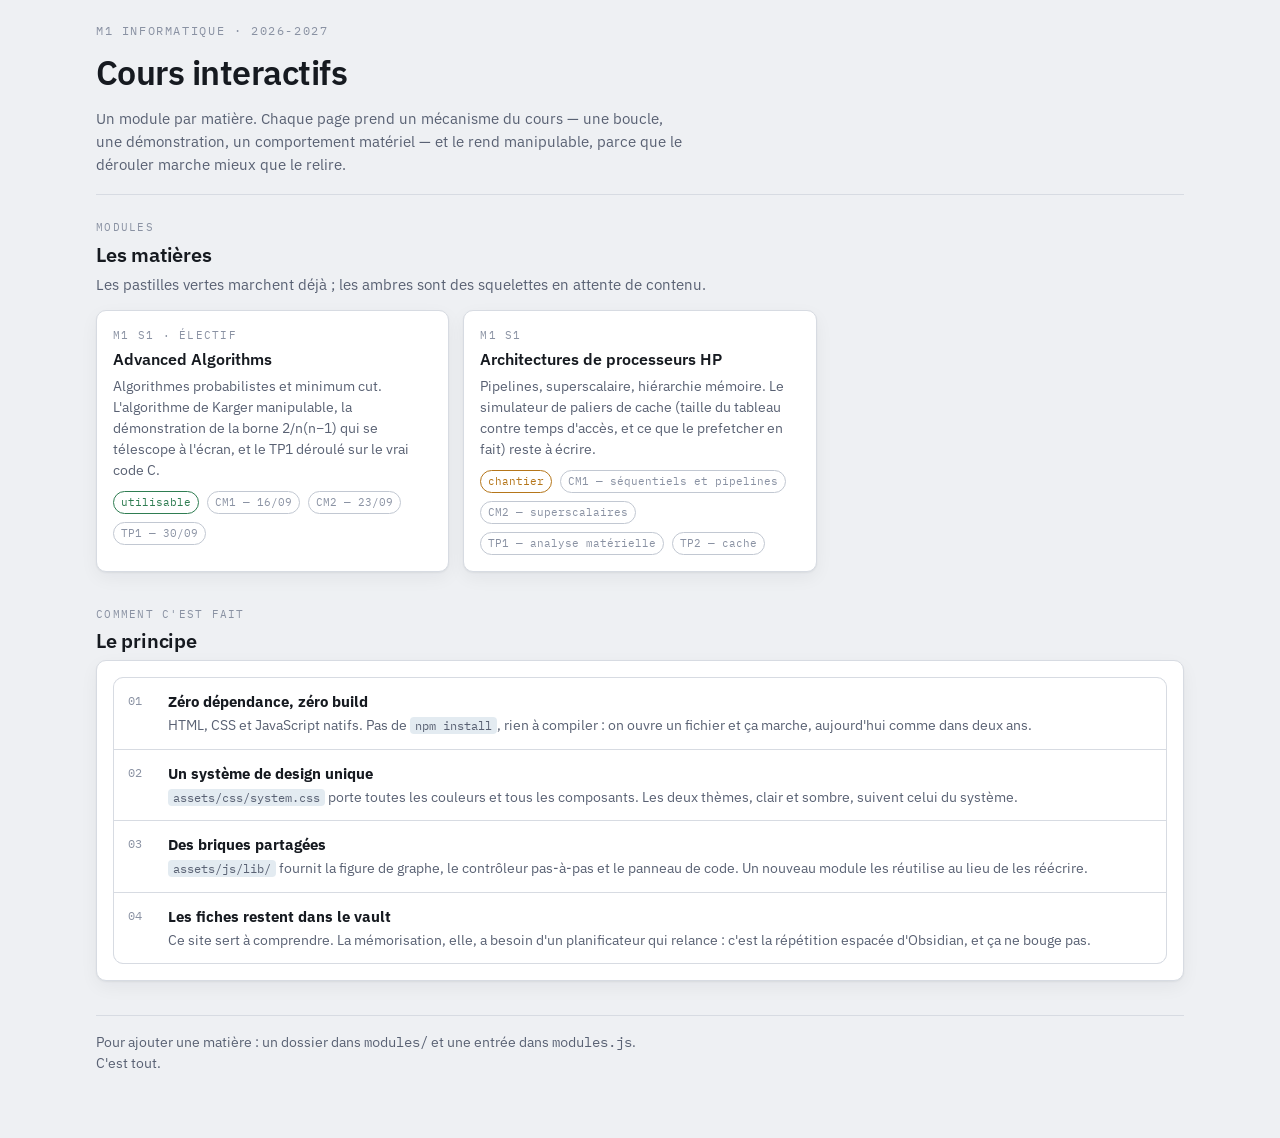
==== index.html @ 4afed998 "Initialise le site de cours interactifs Un module par matiere, zero dependance et zero build : HTML," ====
<!doctype html>
<html lang="fr">
<head>
<meta charset="utf-8">
<meta name="viewport" content="width=device-width, initial-scale=1, viewport-fit=cover">
<title>Cours interactifs — M1 informatique</title>
<meta name="description" content="Les mecanismes de mes cours de M1, sous forme de choses a manipuler plutot qu'a relire.">
<link rel="preconnect" href="https://fonts.googleapis.com">
<link rel="preconnect" href="https://fonts.gstatic.com" crossorigin>
<link rel="stylesheet" href="https://fonts.googleapis.com/css2?family=IBM+Plex+Mono:wght@400;500;600&family=IBM+Plex+Sans:wght@400;500;600&display=swap">
<link rel="stylesheet" href="assets/css/system.css">
</head>
<body>
<div class="wrap">

  <header class="page">
    <p class="eyebrow">M1 informatique · 2026-2027</p>
    <h1>Cours interactifs</h1>
    <p class="sub">Un module par matière. Chaque page prend un mécanisme du cours — une boucle, une
    démonstration, un comportement matériel — et le rend manipulable, parce que le dérouler marche
    mieux que le relire.</p>
  </header>

  <section style="margin-top:24px">
    <span class="tag">modules</span>
    <h2>Les matières</h2>
    <p class="lede">Les pastilles vertes marchent déjà ; les ambres sont des squelettes en attente de contenu.</p>
    <div class="cards" id="modules"></div>
  </section>

  <section>
    <span class="tag">comment c'est fait</span>
    <h2>Le principe</h2>
    <div class="card">
      <div class="card-b">
        <ol class="exam" style="list-style:none">
          <li><span class="num">01</span><div><b>Zéro dépendance, zéro build</b><span>HTML, CSS et JavaScript natifs. Pas de <code>npm install</code>, rien à compiler : on ouvre un fichier et ça marche, aujourd'hui comme dans deux ans.</span></div></li>
          <li><span class="num">02</span><div><b>Un système de design unique</b><span><code>assets/css/system.css</code> porte toutes les couleurs et tous les composants. Les deux thèmes, clair et sombre, suivent celui du système.</span></div></li>
          <li><span class="num">03</span><div><b>Des briques partagées</b><span><code>assets/js/lib/</code> fournit la figure de graphe, le contrôleur pas-à-pas et le panneau de code. Un nouveau module les réutilise au lieu de les réécrire.</span></div></li>
          <li><span class="num">04</span><div><b>Les fiches restent dans le vault</b><span>Ce site sert à comprendre. La mémorisation, elle, a besoin d'un planificateur qui relance : c'est la répétition espacée d'Obsidian, et ça ne bouge pas.</span></div></li>
        </ol>
      </div>
    </div>
  </section>

  <footer class="page">
    <p>Pour ajouter une matière : un dossier dans <code>modules/</code> et une entrée dans <code>modules.js</code>. C'est tout.</p>
  </footer>
</div>

<script src="assets/js/lib/core.js"></script>
<script src="modules.js"></script>
<script src="assets/js/hub.js"></script>
</body>
</html>
---- assets/css/system.css ----
/* =========================================================================
   Systeme de design commun a tous les modules.
   Un seul endroit pour les couleurs, la typo et les composants partages.
   ========================================================================= */

/* ---------- jetons ---------- */
:root{
  --paper:#eef0f3; --panel:#ffffff; --panel-2:#f7f8fa;
  --ink:#161a20; --ink-2:#596173; --ink-3:#8a92a3;
  --line:#d7dbe2; --line-2:#c2c8d2;
  --accent:#1d5c8f; --ok:#2f7d52; --no:#a8372a; --mark:#b5761a;
  --uA:#2d6a9f; --uB:#a2552f;
  --g0:#2d6a9f; --g1:#a2552f; --g2:#3f7d55; --g3:#7a4e8f; --g4:#8a6a16; --g5:#2f7a80;
  --shadow:0 1px 2px rgba(20,26,36,.06), 0 6px 18px rgba(20,26,36,.05);
  --sans:"IBM Plex Sans", system-ui, -apple-system, sans-serif;
  --mono:"IBM Plex Mono", ui-monospace, Menlo, monospace;
}
@media (prefers-color-scheme: dark){
  :root:not([data-theme="light"]){
    --paper:#101318; --panel:#191d24; --panel-2:#14181e;
    --ink:#e4e7ec; --ink-2:#a0a8b8; --ink-3:#6e7686;
    --line:#2a303a; --line-2:#3a424f;
    --accent:#6aa7d8; --ok:#67b98a; --no:#e0796a; --mark:#ddaa4e;
    --uA:#6aa7d8; --uB:#dd9068;
    --g0:#6aa7d8; --g1:#dd9068; --g2:#74bb90; --g3:#b490cd; --g4:#cfae55; --g5:#64b8bd;
    --shadow:0 1px 2px rgba(0,0,0,.4), 0 8px 24px rgba(0,0,0,.3);
  }
}
:root[data-theme="dark"]{
  --paper:#101318; --panel:#191d24; --panel-2:#14181e;
  --ink:#e4e7ec; --ink-2:#a0a8b8; --ink-3:#6e7686;
  --line:#2a303a; --line-2:#3a424f;
  --accent:#6aa7d8; --ok:#67b98a; --no:#e0796a; --mark:#ddaa4e;
  --uA:#6aa7d8; --uB:#dd9068;
  --g0:#6aa7d8; --g1:#dd9068; --g2:#74bb90; --g3:#b490cd; --g4:#cfae55; --g5:#64b8bd;
  --shadow:0 1px 2px rgba(0,0,0,.4), 0 8px 24px rgba(0,0,0,.3);
}

/* ---------- socle ---------- */
*{ box-sizing:border-box; }
html,body{ margin:0; }
body{
  background:var(--paper); color:var(--ink);
  font-family:var(--sans); font-size:15px; line-height:1.55;
  -webkit-text-size-adjust:100%;
}
img{ max-width:100%; }
[hidden]{ display:none !important; }
code,.mono{ font-family:var(--mono); }
a{ color:var(--accent); }
:focus-visible{ outline:2px solid var(--accent); outline-offset:2px; }

.wrap{ max-width:1120px; margin:0 auto; padding-inline:16px; padding-block:22px 56px; }
.wrap.wide{ max-width:1240px; }

/* ---------- en-tete ---------- */
.site-top{
  display:flex; gap:12px; align-items:baseline; flex-wrap:wrap;
  font-family:var(--mono); font-size:11.5px; letter-spacing:.1em; text-transform:uppercase;
  color:var(--ink-3); margin-bottom:18px;
}
.site-top a{ color:var(--ink-3); text-decoration:none; }
.site-top a:hover{ color:var(--accent); }
.site-top .sep{ color:var(--line-2); }

header.page{ border-bottom:1px solid var(--line); padding-bottom:18px; }
.eyebrow{
  font-family:var(--mono); font-size:11.5px; letter-spacing:.14em;
  text-transform:uppercase; color:var(--ink-3); margin:0 0 6px;
}
h1{ font-size:clamp(24px,4vw,34px); margin:0 0 8px; font-weight:600; letter-spacing:-.015em; text-wrap:balance; }
.sub{ margin:0; color:var(--ink-2); max-width:66ch; }

/* ---------- navigation de section ---------- */
nav.sections{
  position:sticky; top:env(safe-area-inset-top,0px); z-index:5;
  background:color-mix(in srgb, var(--paper) 88%, transparent);
  backdrop-filter:blur(8px); border-bottom:1px solid var(--line); margin-bottom:24px;
}
nav.sections ul{ list-style:none; margin:0; padding:9px 0; display:flex; gap:6px; overflow-x:auto; }
nav.sections a{
  display:block; white-space:nowrap; text-decoration:none; color:var(--ink-2);
  font-family:var(--mono); font-size:12px; letter-spacing:.06em; text-transform:uppercase;
  padding:5px 10px; border-radius:6px; border:1px solid transparent;
}
nav.sections a:hover{ color:var(--accent); border-color:var(--line-2); }

section{ margin-bottom:34px; scroll-margin-top:66px; }
h2{ font-size:20px; font-weight:600; margin:0 0 4px; letter-spacing:-.01em; }
h3{ font-size:16px; font-weight:600; margin:0 0 6px; }
.lede{ color:var(--ink-2); margin:0 0 14px; max-width:68ch; font-size:14.5px; }
.tag{
  font-family:var(--mono); font-size:10.5px; letter-spacing:.12em; text-transform:uppercase;
  color:var(--ink-3); display:block; margin-bottom:3px;
}

/* ---------- cartes ---------- */
.card{ background:var(--panel); border:1px solid var(--line); border-radius:10px; box-shadow:var(--shadow); overflow:hidden; }
.card + .card{ margin-top:14px; }
.card-b{ padding:16px; }
.card-h{
  display:flex; align-items:baseline; gap:10px; flex-wrap:wrap;
  padding:10px 14px; border-bottom:1px solid var(--line);
  font-family:var(--mono); font-size:11.5px; letter-spacing:.12em; text-transform:uppercase; color:var(--ink-3);
}
.card-h .note{ letter-spacing:0; text-transform:none; font-size:12px; }

.split{ display:grid; grid-template-columns:minmax(0,1fr) minmax(0,.85fr); }
.split > div{ padding:16px; }
.split > div + div{ border-left:1px solid var(--line); }
@media (max-width:760px){
  .split{ grid-template-columns:1fr; }
  .split > div + div{ border-left:0; border-top:1px solid var(--line); }
}
.grid2{ display:grid; grid-template-columns:minmax(0,1.05fr) minmax(0,1fr); gap:16px; align-items:start; }
@media (max-width:860px){ .grid2{ grid-template-columns:1fr; } }

/* ---------- commandes ---------- */
button{
  font:inherit; font-size:13.5px; color:var(--ink); background:var(--panel-2);
  border:1px solid var(--line-2); border-radius:7px; padding:6px 12px; cursor:pointer;
}
button:hover{ border-color:var(--accent); color:var(--accent); }
button:disabled{ opacity:.4; cursor:default; border-color:var(--line); color:var(--ink-3); }
button.primary{ background:var(--accent); border-color:var(--accent); color:var(--panel); }
button.primary:hover{ filter:brightness(1.08); color:var(--panel); }
button[aria-pressed="true"]{ border-color:var(--accent); color:var(--accent); background:transparent; }
select{
  font:inherit; font-size:13px; padding:5px 8px; border-radius:7px;
  border:1px solid var(--line-2); background:var(--panel-2); color:var(--ink);
}
input[type=range]{ accent-color:var(--accent); flex:1 1 160px; min-width:110px; }
label.ctl{ font-family:var(--mono); font-size:12px; color:var(--ink-2); }
.row{ display:flex; gap:8px; flex-wrap:wrap; align-items:center; }
.row + .row{ margin-top:10px; }
.spacer{ flex:1 1 auto; }

.bar{
  display:flex; flex-wrap:wrap; gap:10px; align-items:center;
  background:var(--panel); border:1px solid var(--line); border-radius:10px;
  padding:10px 12px; box-shadow:var(--shadow); margin-bottom:16px;
}
.seg{ display:flex; gap:6px; align-items:center; }
.seg-label{ font-family:var(--mono); font-size:11px; letter-spacing:.1em; text-transform:uppercase; color:var(--ink-3); }
.stepno{ font-family:var(--mono); font-size:12.5px; color:var(--ink-2); font-variant-numeric:tabular-nums; white-space:nowrap; }

/* ---------- figures ---------- */
svg.fig{ display:block; width:100%; height:auto; max-width:100%; }
.edge{ stroke:var(--line-2); stroke-width:2.5; fill:none; }
.edge.dead{ stroke:var(--line); stroke-width:2; stroke-dasharray:3 6; }
.edge.cur{ stroke:var(--mark); stroke-width:5; }
.edge.cross{ stroke:var(--no); stroke-width:5; }
.vcirc{ fill:var(--panel); stroke:var(--gc, var(--ink)); stroke-width:3; }
.vcirc.clickable{ cursor:pointer; }
.vlabel{ fill:var(--gc, var(--ink)); font-family:var(--mono); font-size:17px; font-weight:600; text-anchor:middle; dominant-baseline:central; pointer-events:none; }
.vnote{ fill:var(--ink-3); font-family:var(--mono); font-size:11px; text-anchor:middle; pointer-events:none; }
.elabel{ fill:var(--ink-3); font-family:var(--mono); font-size:11px; text-anchor:middle; pointer-events:none; }
.hull{ stroke-width:48; stroke-linejoin:round; stroke-linecap:round; }
.g0{--gc:var(--g0)} .g1{--gc:var(--g1)} .g2{--gc:var(--g2)}
.g3{--gc:var(--g3)} .g4{--gc:var(--g4)} .g5{--gc:var(--g5)}
.sideA .vcirc{ fill:color-mix(in srgb, var(--uA) 16%, var(--panel)); stroke:var(--uA); }
.sideB .vcirc{ fill:color-mix(in srgb, var(--uB) 16%, var(--panel)); stroke:var(--uB); }
.sideA .vlabel{ fill:var(--uA); } .sideB .vlabel{ fill:var(--uB); }

.legend{ display:flex; flex-wrap:wrap; gap:14px; margin-top:10px; font-size:12px; color:var(--ink-2); }
.legend i{ display:inline-block; width:22px; height:0; border-top-width:3px; border-top-style:solid; vertical-align:middle; margin-right:6px; }

/* ---------- lectures ---------- */
.read{ font-family:var(--mono); font-size:13px; color:var(--ink-2); }
.big{ font-family:var(--mono); font-size:34px; font-variant-numeric:tabular-nums; line-height:1.1; }
.big.sm{ font-size:19px; }
.big.good{ color:var(--ok); } .big.bad{ color:var(--no); }
.verdict{ font-size:13.5px; margin-top:8px; min-height:3.4em; }
.verdict code, .callout code, .lede code, .exam code{
  background:color-mix(in srgb, var(--accent) 12%, transparent);
  padding:1px 5px; border-radius:4px; font-family:var(--mono); font-size:.9em;
}
.setline{ font-family:var(--mono); font-size:13px; margin-top:10px; }
.setline b.a{ color:var(--uA); } .setline b.b{ color:var(--uB); }

.explain{ padding:14px; border-top:1px solid var(--line); background:var(--panel-2); }
.phase{ font-family:var(--mono); font-size:11px; letter-spacing:.12em; text-transform:uppercase; color:var(--ink-3); margin-bottom:5px; }
.explain p{ margin:0; font-size:14.5px; }
.k-ok{ color:var(--ok); font-weight:600; }
.k-no{ color:var(--no); font-weight:600; }

/* ---------- compteurs ---------- */
.counters{ display:grid; grid-template-columns:repeat(auto-fit,minmax(110px,1fr)); gap:1px; background:var(--line); border-radius:8px; overflow:hidden; }
.counters > div{ background:var(--panel-2); padding:9px 10px; }
.counters .t{ font-family:var(--mono); font-size:10.5px; letter-spacing:.1em; text-transform:uppercase; color:var(--ink-3); }
.counters .v{ font-family:var(--mono); font-size:19px; font-variant-numeric:tabular-nums; margin-top:1px; }
.counters .v.ok{ color:var(--ok); } .counters .v.todo{ color:var(--mark); }

/* ---------- tableaux de valeurs ---------- */
.arr{ display:flex; gap:5px; flex-wrap:wrap; }
.arr-title{ font-family:var(--mono); font-size:12px; color:var(--ink-2); margin:0 0 6px; }
.arr-title span{ color:var(--ink-3); }
.arr + .arr-title{ margin-top:14px; }
.cell{ width:46px; flex:0 0 auto; text-align:center; }
.cell .ix{ font-family:var(--mono); font-size:10.5px; color:var(--ink-3); }
.cell .bx{
  border:1px solid var(--line-2); border-radius:6px; padding:5px 0; background:var(--panel-2);
  font-family:var(--mono); font-size:15px; font-variant-numeric:tabular-nums;
}
.cell.chg .bx{ border-color:var(--mark); background:color-mix(in srgb, var(--mark) 16%, var(--panel-2)); font-weight:600; }
.cell.zero .bx{ color:var(--ink-3); }

.members{ margin-top:14px; display:flex; flex-direction:column; gap:5px; }
.mrow{ font-family:var(--mono); font-size:13px; display:flex; gap:8px; align-items:baseline; flex-wrap:wrap; }
.mrow b{ color:var(--gc, var(--ink)); font-weight:600; }
.mrow .tail{ color:var(--ink-3); }

.chips{ display:flex; flex-wrap:wrap; gap:6px; }
.chip{
  font-family:var(--mono); font-size:13px; padding:4px 9px; border-radius:6px;
  border:1px solid var(--line-2); background:var(--panel-2); color:var(--ink-2);
}
.chip .i{ font-size:9.5px; color:var(--ink-3); display:block; line-height:1; margin-bottom:2px; }
.chip.done-ok{ border-color:var(--ok); color:var(--ok); }
.chip.done-no{ border-color:var(--no); color:var(--no); text-decoration:line-through; }
.chip.cur{ border-color:var(--mark); background:color-mix(in srgb, var(--mark) 16%, var(--panel-2)); color:var(--ink); font-weight:600; }
.chip.unused{ opacity:.45; }

table.data{ border-collapse:collapse; width:100%; font-family:var(--mono); font-size:13px; font-variant-numeric:tabular-nums; }
table.data th, table.data td{ text-align:right; padding:5px 8px; border-bottom:1px solid var(--line); }
table.data th{ color:var(--ink-3); font-weight:500; font-size:11px; letter-spacing:.08em; text-transform:uppercase; }
table.data tr.hl td{ background:color-mix(in srgb, var(--mark) 15%, transparent); }
.tw{ overflow-x:auto; }

/* ---------- fractions et bits ---------- */
.prod{ display:flex; flex-wrap:wrap; align-items:center; gap:2px; padding:12px 0; }
.prod .x{ color:var(--ink-3); font-family:var(--mono); }
.frac{ display:inline-flex; flex-direction:column; align-items:center; margin:0 1px; font-family:var(--mono); font-size:13px; }
.frac .n{ padding:0 5px; }
.frac .d{ padding:0 5px; border-top:1px solid var(--ink-2); }
.frac .gone{ opacity:.22; text-decoration:line-through; }
.frac .keep{ color:var(--ok); font-weight:600; }

.bits{ display:flex; gap:4px; flex-wrap:wrap; }
.bit{
  width:30px; text-align:center; font-family:var(--mono); font-size:15px;
  border:1px solid var(--line-2); border-radius:5px; padding:4px 0; background:var(--panel-2);
}
.bit.one{ border-color:var(--ok); color:var(--ok); font-weight:600; }
.bit.cur{ border-color:var(--mark); background:color-mix(in srgb, var(--mark) 16%, var(--panel-2)); }

/* ---------- encarts ---------- */
.callout{
  border-left:3px solid var(--accent); background:var(--panel-2);
  padding:12px 14px; border-radius:0 8px 8px 0; margin-top:14px; font-size:14px;
}
.callout b{ color:var(--accent); }
.callout.warn{ border-left-color:var(--mark); } .callout.warn b{ color:var(--mark); }
.callout.ok{ border-left-color:var(--ok); } .callout.ok b{ color:var(--ok); }

ol.exam, ul.exam{ list-style:none; margin:0; padding:0; display:grid; gap:1px; background:var(--line); border:1px solid var(--line); border-radius:10px; overflow:hidden; }
.exam li{ background:var(--panel); padding:12px 14px; display:grid; grid-template-columns:28px 1fr; gap:12px; align-items:start; }
.exam .num{ font-family:var(--mono); font-size:12px; color:var(--ink-3); padding-top:2px; }
.exam b{ display:block; }
.exam span{ color:var(--ink-2); font-size:13.5px; }

/* ---------- panneau de code ---------- */
.tabs{ display:flex; gap:4px; flex-wrap:wrap; padding:8px 10px 0; }
.tabs button{ border-radius:7px 7px 0 0; border-bottom-color:transparent; font-size:12.5px; font-family:var(--mono); }
.tabs button[aria-selected="true"]{ background:var(--panel); border-color:var(--line); border-bottom-color:var(--panel); color:var(--accent); }
pre.code{ margin:0; padding:12px 0; overflow-x:auto; background:var(--panel); border-top:1px solid var(--line); }
pre.code .ln{ display:block; padding:0 14px 0 0; white-space:pre; font-family:var(--mono); font-size:12.5px; line-height:1.62; }
pre.code .ln .n{ display:inline-block; width:34px; text-align:right; margin-right:12px; color:var(--ink-3); user-select:none; }
pre.code .ln.hl{ background:color-mix(in srgb, var(--mark) 15%, transparent); box-shadow:inset 3px 0 0 var(--mark); }
pre.code .ln.cm{ color:var(--ink-3); }
.codenote{ padding:10px 14px; border-top:1px solid var(--line); font-size:12.5px; color:var(--ink-3); }

/* ---------- cartes de lien / modules ---------- */
.cards{ display:grid; grid-template-columns:repeat(auto-fill,minmax(270px,1fr)); gap:14px; }
a.linkcard{
  display:block; text-decoration:none; color:inherit; background:var(--panel);
  border:1px solid var(--line); border-radius:10px; padding:16px; box-shadow:var(--shadow);
}
a.linkcard:hover{ border-color:var(--accent); }
a.linkcard .k{ font-family:var(--mono); font-size:10.5px; letter-spacing:.12em; text-transform:uppercase; color:var(--ink-3); }
a.linkcard .t{ font-weight:600; margin:4px 0 4px; font-size:16px; }
a.linkcard .d{ color:var(--ink-2); font-size:13.5px; }
a.linkcard .meta{ margin-top:10px; display:flex; gap:8px; flex-wrap:wrap; }
.pill{
  font-family:var(--mono); font-size:11px; padding:2px 7px; border-radius:999px;
  border:1px solid var(--line-2); color:var(--ink-3);
}
.pill.live{ border-color:var(--ok); color:var(--ok); }
.pill.wip{ border-color:var(--mark); color:var(--mark); }
.card.muted{ opacity:.72; }

footer.page{ border-top:1px solid var(--line); padding-top:16px; margin-top:34px; color:var(--ink-2); font-size:13.5px; }
footer.page p{ margin:0 0 8px; max-width:70ch; }
kbd{ font-family:var(--mono); font-size:11.5px; border:1px solid var(--line-2); border-bottom-width:2px; border-radius:4px; padding:1px 5px; color:var(--ink-2); }

@media (prefers-reduced-motion:no-preference){
  .cell .bx, .chip, .edge, .vcirc{ transition:all .18s ease; }
}
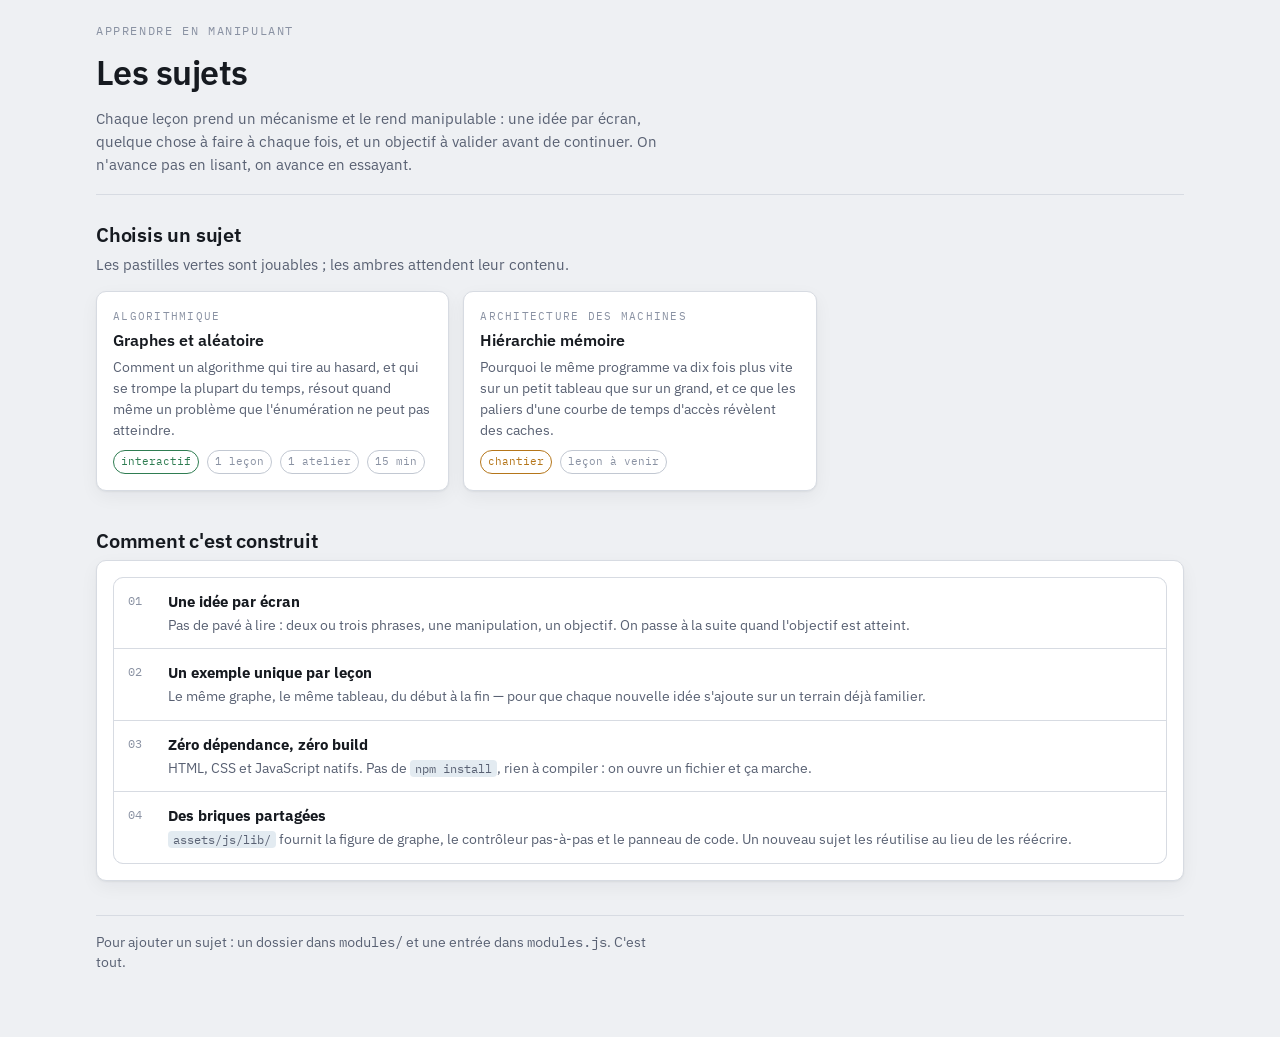
==== commit dfc5bc21: "Transforme le site en plateforme d'apprentissage Le format change : au lieu de pages a lire avec des" ====
--- a/index.html
+++ b/index.html
@@ -3,8 +3,8 @@
 <head>
 <meta charset="utf-8">
 <meta name="viewport" content="width=device-width, initial-scale=1, viewport-fit=cover">
-<title>Cours interactifs — M1 informatique</title>
-<meta name="description" content="Les mecanismes de mes cours de M1, sous forme de choses a manipuler plutot qu'a relire.">
+<title>Apprendre en manipulant</title>
+<meta name="description" content="Des sujets d'informatique expliques par la manipulation : une idee par ecran, quelque chose a faire a chaque fois.">
 <link rel="preconnect" href="https://fonts.googleapis.com">
 <link rel="preconnect" href="https://fonts.gstatic.com" crossorigin>
 <link rel="stylesheet" href="https://fonts.googleapis.com/css2?family=IBM+Plex+Mono:wght@400;500;600&family=IBM+Plex+Sans:wght@400;500;600&display=swap">
@@ -14,37 +14,35 @@
 <div class="wrap">
 
   <header class="page">
-    <p class="eyebrow">M1 informatique · 2026-2027</p>
-    <h1>Cours interactifs</h1>
-    <p class="sub">Un module par matière. Chaque page prend un mécanisme du cours — une boucle, une
-    démonstration, un comportement matériel — et le rend manipulable, parce que le dérouler marche
-    mieux que le relire.</p>
+    <p class="eyebrow">apprendre en manipulant</p>
+    <h1>Les sujets</h1>
+    <p class="sub">Chaque leçon prend un mécanisme et le rend manipulable : une idée par écran,
+    quelque chose à faire à chaque fois, et un objectif à valider avant de continuer. On n'avance
+    pas en lisant, on avance en essayant.</p>
   </header>
 
   <section style="margin-top:24px">
-    <span class="tag">modules</span>
-    <h2>Les matières</h2>
-    <p class="lede">Les pastilles vertes marchent déjà ; les ambres sont des squelettes en attente de contenu.</p>
+    <h2>Choisis un sujet</h2>
+    <p class="lede">Les pastilles vertes sont jouables ; les ambres attendent leur contenu.</p>
     <div class="cards" id="modules"></div>
   </section>
 
   <section>
-    <span class="tag">comment c'est fait</span>
-    <h2>Le principe</h2>
+    <h2>Comment c'est construit</h2>
     <div class="card">
       <div class="card-b">
         <ol class="exam" style="list-style:none">
-          <li><span class="num">01</span><div><b>Zéro dépendance, zéro build</b><span>HTML, CSS et JavaScript natifs. Pas de <code>npm install</code>, rien à compiler : on ouvre un fichier et ça marche, aujourd'hui comme dans deux ans.</span></div></li>
-          <li><span class="num">02</span><div><b>Un système de design unique</b><span><code>assets/css/system.css</code> porte toutes les couleurs et tous les composants. Les deux thèmes, clair et sombre, suivent celui du système.</span></div></li>
-          <li><span class="num">03</span><div><b>Des briques partagées</b><span><code>assets/js/lib/</code> fournit la figure de graphe, le contrôleur pas-à-pas et le panneau de code. Un nouveau module les réutilise au lieu de les réécrire.</span></div></li>
-          <li><span class="num">04</span><div><b>Les fiches restent dans le vault</b><span>Ce site sert à comprendre. La mémorisation, elle, a besoin d'un planificateur qui relance : c'est la répétition espacée d'Obsidian, et ça ne bouge pas.</span></div></li>
+          <li><span class="num">01</span><div><b>Une idée par écran</b><span>Pas de pavé à lire : deux ou trois phrases, une manipulation, un objectif. On passe à la suite quand l'objectif est atteint.</span></div></li>
+          <li><span class="num">02</span><div><b>Un exemple unique par leçon</b><span>Le même graphe, le même tableau, du début à la fin — pour que chaque nouvelle idée s'ajoute sur un terrain déjà familier.</span></div></li>
+          <li><span class="num">03</span><div><b>Zéro dépendance, zéro build</b><span>HTML, CSS et JavaScript natifs. Pas de <code>npm install</code>, rien à compiler : on ouvre un fichier et ça marche.</span></div></li>
+          <li><span class="num">04</span><div><b>Des briques partagées</b><span><code>assets/js/lib/</code> fournit la figure de graphe, le contrôleur pas-à-pas et le panneau de code. Un nouveau sujet les réutilise au lieu de les réécrire.</span></div></li>
         </ol>
       </div>
     </div>
   </section>
 
   <footer class="page">
-    <p>Pour ajouter une matière : un dossier dans <code>modules/</code> et une entrée dans <code>modules.js</code>. C'est tout.</p>
+    <p>Pour ajouter un sujet : un dossier dans <code>modules/</code> et une entrée dans <code>modules.js</code>. C'est tout.</p>
   </footer>
 </div>
 
--- a/assets/css/system.css
+++ b/assets/css/system.css
@@ -296,3 +296,65 @@
 @media (prefers-reduced-motion:no-preference){
   .cell .bx, .chip, .edge, .vcirc{ transition:all .18s ease; }
 }
+
+/* =========================================================================
+   Lecteur de lecon : une idee par ecran, un objectif a valider.
+   ========================================================================= */
+.rail{ display:flex; gap:6px; align-items:center; margin:18px 0 14px; flex-wrap:wrap; }
+.rail .dot{
+  width:26px; height:6px; border-radius:999px; background:var(--line-2); border:0; padding:0;
+  cursor:default; flex:0 0 auto;
+}
+.rail .dot.seen{ background:var(--accent); opacity:.45; cursor:pointer; }
+.rail .dot.cur{ background:var(--accent); opacity:1; }
+.rail .count{ font-family:var(--mono); font-size:11.5px; color:var(--ink-3); margin-left:auto; white-space:nowrap; }
+
+.stage{
+  background:var(--panel); border:1px solid var(--line); border-radius:12px;
+  box-shadow:var(--shadow); overflow:hidden;
+  display:grid; grid-template-columns:minmax(0,1.15fr) minmax(0,1fr);
+}
+@media (max-width:820px){ .stage{ grid-template-columns:1fr; } }
+.stage-fig{ padding:18px; display:flex; flex-direction:column; gap:12px; justify-content:center; }
+.stage-txt{ padding:22px; border-left:1px solid var(--line); display:flex; flex-direction:column; gap:12px; }
+@media (max-width:820px){ .stage-txt{ border-left:0; border-top:1px solid var(--line); } }
+
+.stage-txt h2{ font-size:22px; margin:0; letter-spacing:-.015em; text-wrap:balance; }
+.stage-txt .say{ margin:0; font-size:15.5px; color:var(--ink-2); max-width:46ch; }
+.stage-txt .say strong{ color:var(--ink); font-weight:600; }
+.stage-txt .say + .say{ margin-top:-4px; }
+
+.goal{
+  border:1px dashed var(--line-2); border-radius:9px; padding:11px 13px;
+  font-size:14px; display:flex; gap:10px; align-items:flex-start;
+}
+.goal .mark{ font-family:var(--mono); font-size:11px; letter-spacing:.1em; text-transform:uppercase; color:var(--ink-3); flex:0 0 auto; padding-top:2px; }
+.goal.done{ border-style:solid; border-color:var(--ok); background:color-mix(in srgb, var(--ok) 8%, transparent); }
+.goal.done .mark{ color:var(--ok); }
+
+.fb{ font-size:14px; min-height:2.6em; }
+.fb.ok{ color:var(--ok); } .fb.ko{ color:var(--no); }
+
+.tools{ display:flex; gap:8px; flex-wrap:wrap; align-items:center; }
+.readout{ display:flex; gap:18px; flex-wrap:wrap; align-items:baseline; }
+.readout .t{ font-family:var(--mono); font-size:10.5px; letter-spacing:.1em; text-transform:uppercase; color:var(--ink-3); display:block; }
+.readout .v{ font-family:var(--mono); font-size:26px; font-variant-numeric:tabular-nums; }
+.readout .v.good{ color:var(--ok); } .readout .v.bad{ color:var(--no); }
+
+.quiz{ display:flex; gap:8px; flex-wrap:wrap; }
+.quiz button.right{ border-color:var(--ok); color:var(--ok); }
+.quiz button.wrong{ border-color:var(--no); color:var(--no); }
+
+.tally{ display:flex; flex-direction:column; gap:7px; width:100%; }
+.tally .line{ display:flex; align-items:center; gap:10px; font-family:var(--mono); font-size:13px; }
+.tally .lab{ width:88px; flex:0 0 auto; color:var(--ink-2); }
+.tally .track{ flex:1 1 auto; height:16px; background:var(--panel-2); border:1px solid var(--line); border-radius:4px; overflow:hidden; }
+.tally .fill{ height:100%; background:var(--accent); }
+.tally .fill.good{ background:var(--ok); }
+.tally .cnt{ width:36px; text-align:right; flex:0 0 auto; font-variant-numeric:tabular-nums; }
+
+.lesson-foot{ display:flex; gap:10px; align-items:center; margin-top:16px; }
+.lesson-foot .note{ color:var(--ink-3); font-size:13px; }
+
+.done-screen{ text-align:center; padding:34px 18px; }
+.done-screen .big{ font-size:40px; color:var(--ok); }
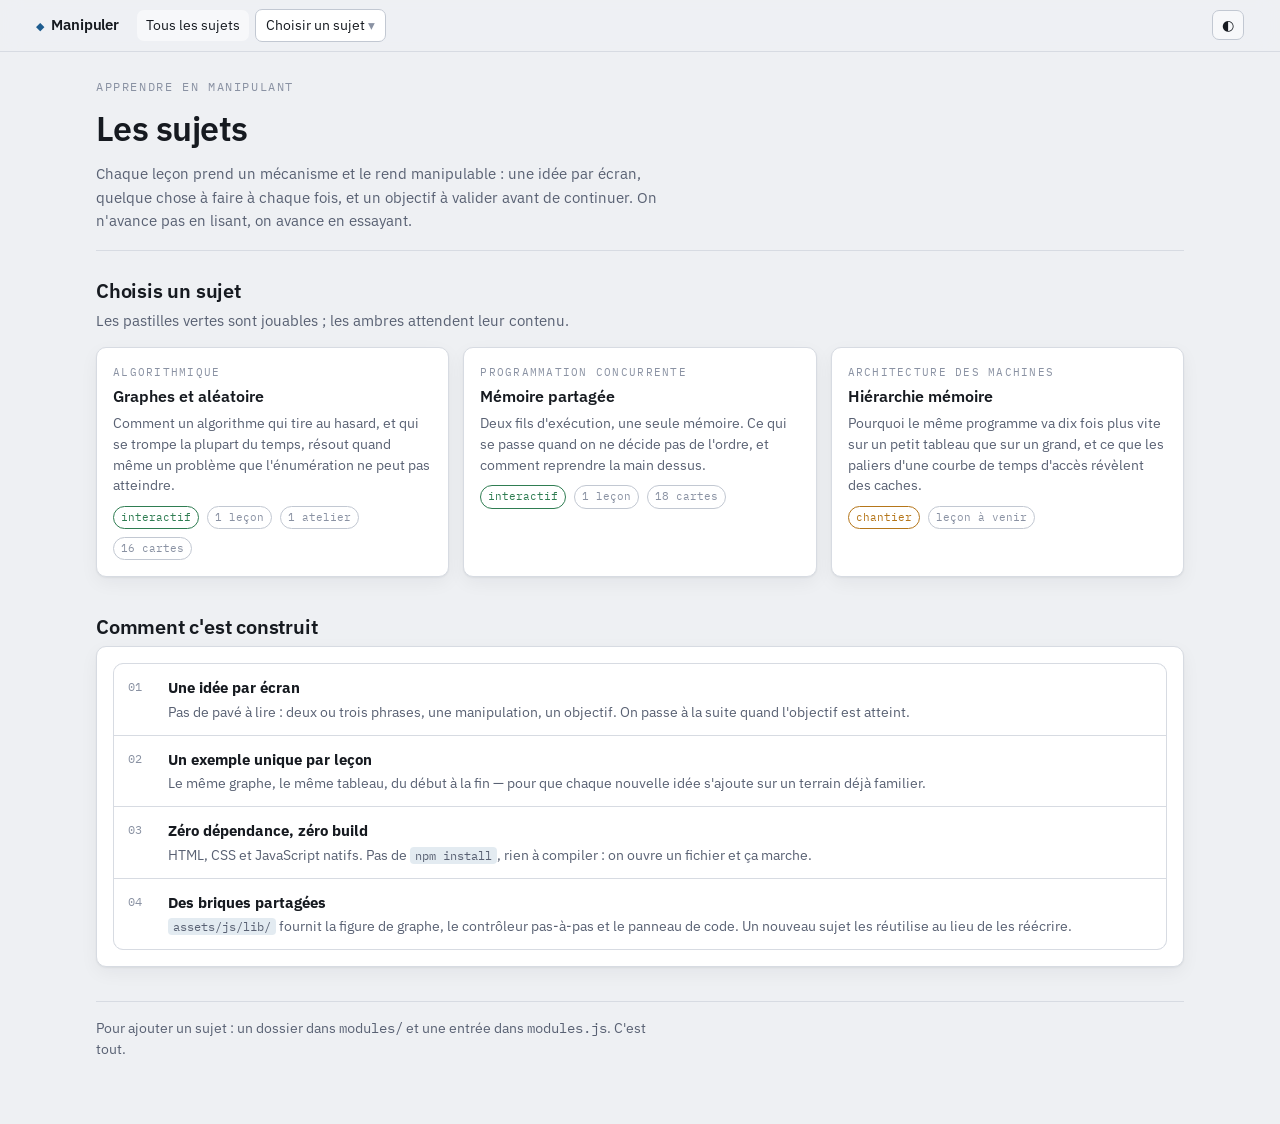
==== commit 334407c0: "Remplace le fil d'Ariane par une vraie navigation Une ligne de fil d'Ariane ne permet pas de navigue" ====
--- a/index.html
+++ b/index.html
@@ -48,6 +48,7 @@
 
 <script src="assets/js/lib/core.js"></script>
 <script src="modules.js"></script>
+<script src="assets/js/lib/chrome.js"></script>
 <script src="assets/js/hub.js"></script>
 </body>
 </html>
--- a/assets/css/system.css
+++ b/assets/css/system.css
@@ -300,14 +300,33 @@
 /* =========================================================================
    Lecteur de lecon : une idee par ecran, un objectif a valider.
    ========================================================================= */
-.rail{ display:flex; gap:6px; align-items:center; margin:18px 0 14px; flex-wrap:wrap; }
+/* en-tete de lecon : on sait toujours dans quelle lecon on se trouve */
+.lesson-head{ margin-bottom:16px; }
+.lesson-head h1{ font-size:clamp(21px,3.2vw,27px); margin:0 0 4px; }
+.lesson-head .sub{ font-size:14px; max-width:62ch; }
+
+/* rail : les etapes groupees par chapitre, pour voir la forme de la lecon */
+.rail{
+  display:flex; gap:20px; align-items:flex-end; flex-wrap:wrap;
+  margin:0 0 16px; padding-bottom:14px; border-bottom:1px solid var(--line);
+}
+.rail .chap{ display:flex; flex-direction:column; gap:6px; }
+.rail .chap-name{
+  font-family:var(--mono); font-size:10.5px; letter-spacing:.1em; text-transform:uppercase;
+  color:var(--ink-3); white-space:nowrap;
+}
+.rail .chap.cur .chap-name{ color:var(--accent); }
+.rail .dots{ display:flex; gap:4px; }
 .rail .dot{
-  width:26px; height:6px; border-radius:999px; background:var(--line-2); border:0; padding:0;
+  width:24px; height:6px; border-radius:999px; background:var(--line-2); border:0; padding:0;
   cursor:default; flex:0 0 auto;
 }
-.rail .dot.seen{ background:var(--accent); opacity:.45; cursor:pointer; }
+.rail .dot.seen{ background:var(--accent); opacity:.4; cursor:pointer; }
 .rail .dot.cur{ background:var(--accent); opacity:1; }
-.rail .count{ font-family:var(--mono); font-size:11.5px; color:var(--ink-3); margin-left:auto; white-space:nowrap; }
+.rail .count{
+  font-family:var(--mono); font-size:11.5px; color:var(--ink-3);
+  margin-left:auto; white-space:nowrap; align-self:flex-end;
+}
 
 .stage{
   background:var(--panel); border:1px solid var(--line); border-radius:12px;
@@ -315,10 +334,17 @@
   display:grid; grid-template-columns:minmax(0,1.15fr) minmax(0,1fr);
 }
 @media (max-width:820px){ .stage{ grid-template-columns:1fr; } }
-.stage-fig{ padding:18px; display:flex; flex-direction:column; gap:12px; justify-content:center; }
+.stage-fig{ padding:18px; display:flex; flex-direction:column; gap:10px; justify-content:center; }
 .stage-txt{ padding:22px; border-left:1px solid var(--line); display:flex; flex-direction:column; gap:12px; }
 @media (max-width:820px){ .stage-txt{ border-left:0; border-top:1px solid var(--line); } }
 
+/* intitule des trois zones : ce qu'on manipule, ce que ca donne */
+.zone{
+  font-family:var(--mono); font-size:10px; letter-spacing:.12em; text-transform:uppercase;
+  color:var(--ink-3); display:flex; align-items:center; gap:10px;
+}
+.zone::after{ content:""; flex:1 1 auto; height:1px; background:var(--line); }
+.stage-txt .eyebrow{ margin:0; }
 .stage-txt h2{ font-size:22px; margin:0; letter-spacing:-.015em; text-wrap:balance; }
 .stage-txt .say{ margin:0; font-size:15.5px; color:var(--ink-2); max-width:46ch; }
 .stage-txt .say strong{ color:var(--ink); font-weight:600; }
@@ -333,7 +359,12 @@
 .goal.done .mark{ color:var(--ok); }
 
 .fb{ font-size:14px; min-height:2.6em; }
-.fb.ok{ color:var(--ok); } .fb.ko{ color:var(--no); }
+.fb:not(:empty){
+  border-left:3px solid var(--line-2); padding:8px 0 8px 12px; color:var(--ink-2);
+}
+.fb.ok:not(:empty){ border-left-color:var(--ok); color:var(--ink); }
+.fb.ko:not(:empty){ border-left-color:var(--no); color:var(--ink); }
+.fb.ok strong{ color:var(--ok); }
 
 .tools{ display:flex; gap:8px; flex-wrap:wrap; align-items:center; }
 .readout{ display:flex; gap:18px; flex-wrap:wrap; align-items:baseline; }
@@ -358,3 +389,196 @@
 
 .done-screen{ text-align:center; padding:34px 18px; }
 .done-screen .big{ font-size:40px; color:var(--ok); }
+
+/* =========================================================================
+   Simulateur d'entrelacement (threads.js)
+   ========================================================================= */
+.simgrid{ display:grid; grid-template-columns:repeat(auto-fit,minmax(170px,1fr)); gap:12px; }
+.th{ display:flex; flex-direction:column; gap:8px; min-width:0; }
+.th-head{ display:flex; align-items:baseline; gap:8px; justify-content:space-between; }
+.th-name{ font-family:var(--mono); font-size:12.5px; font-weight:600; }
+.th-state{
+  font-family:var(--mono); font-size:10.5px; letter-spacing:.08em; text-transform:uppercase;
+  color:var(--ink-3); border:1px solid var(--line); border-radius:999px; padding:1px 7px;
+}
+.th-state.blocked{ color:var(--no); border-color:var(--no); }
+.th-state.done{ color:var(--ok); border-color:var(--ok); }
+
+.th-code{ border:1px solid var(--line); border-radius:8px; overflow:hidden; background:var(--panel-2); }
+.th.is-blocked .th-code{ border-color:var(--no); }
+.ins{
+  font-family:var(--mono); font-size:12.5px; padding:5px 10px; white-space:nowrap;
+  overflow-x:auto; color:var(--ink-2); border-bottom:1px solid var(--line);
+}
+.ins:last-child{ border-bottom:0; }
+.ins.done{ color:var(--ink-3); text-decoration:line-through; }
+.ins.cur{
+  background:color-mix(in srgb, var(--mark) 16%, transparent);
+  box-shadow:inset 3px 0 0 var(--mark); color:var(--ink); font-weight:600;
+}
+.ins.cur.blocked{ background:color-mix(in srgb, var(--no) 14%, transparent); box-shadow:inset 3px 0 0 var(--no); }
+.ins.note{ font-style:italic; color:var(--ink-3); }
+
+.simstate{ display:flex; flex-wrap:wrap; gap:8px; margin-top:12px; }
+.slot{
+  display:inline-flex; align-items:baseline; gap:7px; font-family:var(--mono); font-size:12.5px;
+  border:1px solid var(--line-2); border-radius:7px; padding:4px 9px; background:var(--panel-2);
+}
+.slot .k{ color:var(--ink-3); font-size:11px; }
+.slot .val{ font-variant-numeric:tabular-nums; }
+.slot.mem{ border-color:var(--accent); }
+.slot.mem .val{ color:var(--accent); font-weight:600; font-size:14px; }
+.slot.lock.held{ border-color:var(--no); }
+.slot.lock.held .val{ color:var(--no); }
+
+.codeblock{
+  font-family:var(--mono); font-size:12.5px; background:var(--panel-2); border:1px solid var(--line);
+  border-radius:8px; padding:10px 12px; overflow-x:auto; white-space:pre; margin:0;
+}
+.codeblock .hot{ color:var(--no); font-weight:600; }
+.codeblock .cold{ color:var(--ok); }
+
+/* =========================================================================
+   Revision par cartes (cards.js)
+   ========================================================================= */
+.deck{ background:var(--panel); border:1px solid var(--line); border-radius:12px; box-shadow:var(--shadow); overflow:hidden; }
+.deck-head{
+  display:flex; gap:16px; align-items:flex-end; flex-wrap:wrap;
+  padding:14px 18px; border-bottom:1px solid var(--line); background:var(--panel-2);
+}
+.deck-head .counters{ background:transparent; border:0; gap:18px; display:flex; }
+.deck-head .counters > div{ background:transparent; padding:0; }
+.deck-head .progress{
+  margin-left:auto; font-family:var(--mono); font-size:12.5px; color:var(--ink-3);
+  font-variant-numeric:tabular-nums; white-space:nowrap;
+}
+.deck-body{ padding:22px 18px; min-height:230px; }
+.deck-foot{ display:flex; gap:10px; padding:14px 18px; border-top:1px solid var(--line); flex-wrap:wrap; }
+
+.card-tag{
+  font-family:var(--mono); font-size:10.5px; letter-spacing:.12em; text-transform:uppercase;
+  color:var(--ink-3); margin-bottom:8px; min-height:1em;
+}
+.card-q{ font-size:17.5px; line-height:1.45; max-width:62ch; text-wrap:balance; }
+.card-q code{ font-family:var(--mono); font-size:.88em; background:color-mix(in srgb, var(--accent) 12%, transparent); padding:1px 5px; border-radius:4px; }
+.card-a{
+  font-size:15.5px; color:var(--ink); border-left:3px solid var(--accent);
+  padding:10px 0 10px 14px; max-width:62ch;
+}
+.card-a code{ font-family:var(--mono); font-size:.9em; }
+.card-zone{ margin-top:16px; }
+.card-rate{ display:flex; gap:8px; flex-wrap:wrap; margin-top:14px; }
+
+.card-opts{ display:flex; flex-direction:column; gap:8px; max-width:62ch; }
+button.card-opt{ text-align:left; padding:10px 14px; font-size:14.5px; line-height:1.4; }
+button.card-opt.right{ border-color:var(--ok); color:var(--ok); background:color-mix(in srgb, var(--ok) 9%, transparent); }
+button.card-opt.wrong{ border-color:var(--no); color:var(--no); background:color-mix(in srgb, var(--no) 9%, transparent); }
+
+.card-codeopts{ display:grid; grid-template-columns:repeat(auto-fit,minmax(240px,1fr)); gap:10px; }
+.card-codeopt{ border:1px solid var(--line-2); border-radius:9px; padding:4px; cursor:pointer; background:var(--panel); }
+.card-codeopt:hover{ border-color:var(--accent); }
+.card-codeopt .codeblock{ border:0; background:transparent; margin:0; font-size:12px; }
+.card-codeopt.right{ border-color:var(--ok); background:color-mix(in srgb, var(--ok) 8%, transparent); }
+.card-codeopt.wrong{ border-color:var(--no); background:color-mix(in srgb, var(--no) 8%, transparent); }
+
+.codeblock.trous{ line-height:2; }
+select.trou{
+  font-family:var(--mono); font-size:12px; padding:1px 4px; border-radius:5px;
+  border:1px solid var(--accent); background:var(--panel); color:var(--ink); margin:0 2px;
+}
+select.trou.right{ border-color:var(--ok); color:var(--ok); }
+select.trou.wrong{ border-color:var(--no); color:var(--no); }
+
+.card-fb{ margin-top:16px; font-size:14px; min-height:2.4em; max-width:66ch; }
+.card-fb:not(:empty){ border-left:3px solid var(--line-2); padding:8px 0 8px 12px; color:var(--ink-2); }
+.card-fb.ok:not(:empty){ border-left-color:var(--ok); color:var(--ink); }
+.card-fb.ko:not(:empty){ border-left-color:var(--no); color:var(--ink); }
+
+/* =========================================================================
+   Navigation du site (chrome.js) — barre haute + barre de sujet
+   ========================================================================= */
+.nav{
+  position:sticky; top:0; z-index:20;
+  background:color-mix(in srgb, var(--paper) 92%, transparent);
+  backdrop-filter:saturate(140%) blur(10px);
+  border-bottom:1px solid var(--line);
+  padding-top:env(safe-area-inset-top, 0px);
+}
+.nav-in{
+  max-width:1240px; margin:0 auto; padding:9px 16px;
+  display:flex; align-items:center; gap:18px;
+}
+
+.brand{
+  display:inline-flex; align-items:baseline; gap:7px; text-decoration:none; color:var(--ink);
+  font-weight:600; font-size:14.5px; letter-spacing:-.01em; white-space:nowrap;
+}
+.brand .mark{ color:var(--accent); font-size:11px; }
+.brand:hover{ color:var(--accent); }
+
+.nav-links{ display:flex; align-items:center; gap:6px; min-width:0; }
+.nav-links > a{
+  text-decoration:none; color:var(--ink-2); font-size:13.5px;
+  padding:5px 9px; border-radius:7px; white-space:nowrap;
+}
+.nav-links > a:hover{ color:var(--accent); background:var(--panel-2); }
+.nav-links > a.cur{ color:var(--ink); background:var(--panel-2); }
+
+/* selecteur de sujet : un <details>, sans script d'ouverture */
+.switch{ position:relative; }
+.switch summary{
+  list-style:none; cursor:pointer; font-size:13.5px; color:var(--ink);
+  padding:5px 10px; border:1px solid var(--line-2); border-radius:7px;
+  background:var(--panel); white-space:nowrap; max-width:46vw; overflow:hidden; text-overflow:ellipsis;
+}
+.switch summary::-webkit-details-marker{ display:none; }
+.switch summary::after{ content:" ▾"; color:var(--ink-3); }
+.switch summary:hover{ border-color:var(--accent); color:var(--accent); }
+.switch[open] summary{ border-color:var(--accent); }
+.switch .menu{
+  position:absolute; top:calc(100% + 6px); left:0; z-index:30;
+  min-width:260px; background:var(--panel); border:1px solid var(--line);
+  border-radius:10px; box-shadow:var(--shadow); overflow:hidden;
+}
+.switch .menu a{
+  display:flex; flex-direction:column; gap:1px; padding:9px 13px;
+  text-decoration:none; color:var(--ink); border-bottom:1px solid var(--line);
+}
+.switch .menu a:last-child{ border-bottom:0; }
+.switch .menu a:hover{ background:var(--panel-2); }
+.switch .menu a.cur{ background:color-mix(in srgb, var(--accent) 10%, transparent); }
+.switch .menu a.muted{ opacity:.6; }
+.switch .menu .t{ font-size:14px; font-weight:500; }
+.switch .menu .k{
+  font-family:var(--mono); font-size:10.5px; letter-spacing:.1em;
+  text-transform:uppercase; color:var(--ink-3);
+}
+
+.theme{
+  margin-left:auto; flex:0 0 auto; width:32px; height:30px; padding:0;
+  font-size:14px; line-height:1; border-radius:7px;
+}
+
+/* barre du sujet courant */
+.subnav-in{ max-width:1240px; margin:0 auto; padding:0 16px; }
+.subnav{ display:flex; gap:2px; overflow-x:auto; }
+.subnav a{
+  display:inline-flex; align-items:center; gap:7px; white-space:nowrap;
+  text-decoration:none; color:var(--ink-2); font-size:13px;
+  padding:8px 11px; border-bottom:2px solid transparent; margin-bottom:-1px;
+}
+.subnav a:hover{ color:var(--accent); }
+.subnav a.cur{ color:var(--ink); border-bottom-color:var(--accent); font-weight:500; }
+.badge{
+  font-family:var(--mono); font-size:10.5px; font-variant-numeric:tabular-nums;
+  background:var(--accent); color:var(--panel); border-radius:999px; padding:1px 6px;
+}
+.subnav a.cur .badge{ background:var(--accent); }
+
+/* la barre remplace le fil d'Ariane : la page reprend sous elle */
+.wrap{ padding-block:26px 56px; }
+@media (max-width:620px){
+  .nav-in{ gap:10px; padding:8px 12px; }
+  .brand span:last-child{ display:none; }
+  .nav-links > a{ padding:5px 7px; font-size:13px; }
+}
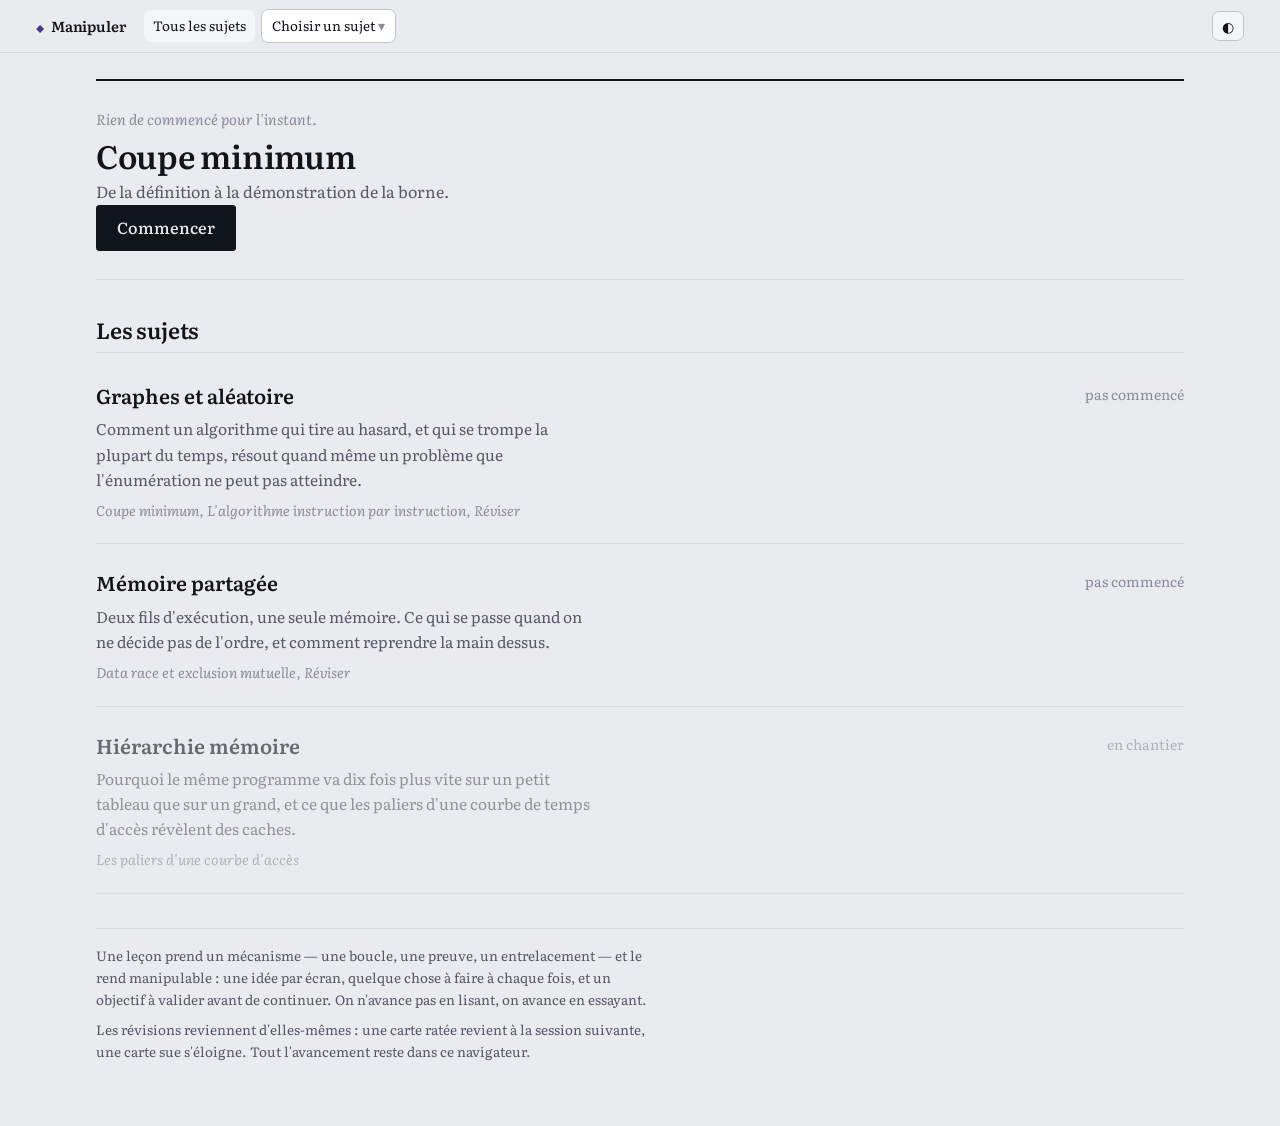
==== commit 9a0daa90: "Fait de l'accueil un etat des lieux, et du sujet un parcours L'interface etait un catalogue : elle n" ====
--- a/index.html
+++ b/index.html
@@ -7,47 +7,33 @@
 <meta name="description" content="Des sujets d'informatique expliques par la manipulation : une idee par ecran, quelque chose a faire a chaque fois.">
 <link rel="preconnect" href="https://fonts.googleapis.com">
 <link rel="preconnect" href="https://fonts.gstatic.com" crossorigin>
-<link rel="stylesheet" href="https://fonts.googleapis.com/css2?family=IBM+Plex+Mono:wght@400;500;600&family=IBM+Plex+Sans:wght@400;500;600&display=swap">
+<link rel="stylesheet" href="https://fonts.googleapis.com/css2?family=IBM+Plex+Mono:wght@400;500;600&family=Literata:opsz,wght@7..72,400;7..72,500;7..72,600&display=swap">
 <link rel="stylesheet" href="assets/css/system.css">
 </head>
 <body>
 <div class="wrap">
 
-  <header class="page">
-    <p class="eyebrow">apprendre en manipulant</p>
-    <h1>Les sujets</h1>
-    <p class="sub">Chaque leçon prend un mécanisme et le rend manipulable : une idée par écran,
-    quelque chose à faire à chaque fois, et un objectif à valider avant de continuer. On n'avance
-    pas en lisant, on avance en essayant.</p>
-  </header>
+  <section class="reprise" id="reprendre"></section>
 
-  <section style="margin-top:24px">
-    <h2>Choisis un sujet</h2>
-    <p class="lede">Les pastilles vertes sont jouables ; les ambres attendent leur contenu.</p>
-    <div class="cards" id="modules"></div>
-  </section>
+  <section class="revoir" id="revoir"></section>
 
-  <section>
-    <h2>Comment c'est construit</h2>
-    <div class="card">
-      <div class="card-b">
-        <ol class="exam" style="list-style:none">
-          <li><span class="num">01</span><div><b>Une idée par écran</b><span>Pas de pavé à lire : deux ou trois phrases, une manipulation, un objectif. On passe à la suite quand l'objectif est atteint.</span></div></li>
-          <li><span class="num">02</span><div><b>Un exemple unique par leçon</b><span>Le même graphe, le même tableau, du début à la fin — pour que chaque nouvelle idée s'ajoute sur un terrain déjà familier.</span></div></li>
-          <li><span class="num">03</span><div><b>Zéro dépendance, zéro build</b><span>HTML, CSS et JavaScript natifs. Pas de <code>npm install</code>, rien à compiler : on ouvre un fichier et ça marche.</span></div></li>
-          <li><span class="num">04</span><div><b>Des briques partagées</b><span><code>assets/js/lib/</code> fournit la figure de graphe, le contrôleur pas-à-pas et le panneau de code. Un nouveau sujet les réutilise au lieu de les réécrire.</span></div></li>
-        </ol>
-      </div>
-    </div>
-  </section>
+  <div class="section-titre">
+    <h2>Les sujets</h2>
+  </div>
+  <div class="sujets" id="sujets"></div>
 
   <footer class="page">
-    <p>Pour ajouter un sujet : un dossier dans <code>modules/</code> et une entrée dans <code>modules.js</code>. C'est tout.</p>
+    <p>Une leçon prend un mécanisme — une boucle, une preuve, un entrelacement — et le rend
+    manipulable : une idée par écran, quelque chose à faire à chaque fois, et un objectif à valider
+    avant de continuer. On n'avance pas en lisant, on avance en essayant.</p>
+    <p>Les révisions reviennent d'elles-mêmes : une carte ratée revient à la session suivante, une
+    carte sue s'éloigne. Tout l'avancement reste dans ce navigateur.</p>
   </footer>
 </div>
 
 <script src="assets/js/lib/core.js"></script>
 <script src="modules.js"></script>
+<script src="assets/js/lib/progres.js"></script>
 <script src="assets/js/lib/chrome.js"></script>
 <script src="assets/js/hub.js"></script>
 </body>
--- a/assets/css/system.css
+++ b/assets/css/system.css
@@ -5,14 +5,14 @@
 
 /* ---------- jetons ---------- */
 :root{
-  --paper:#eef0f3; --panel:#ffffff; --panel-2:#f7f8fa;
-  --ink:#161a20; --ink-2:#596173; --ink-3:#8a92a3;
-  --line:#d7dbe2; --line-2:#c2c8d2;
-  --accent:#1d5c8f; --ok:#2f7d52; --no:#a8372a; --mark:#b5761a;
+  --paper:#e9ebef; --panel:#ffffff; --panel-2:#f4f6f8;
+  --ink:#10151c; --ink-2:#525b6b; --ink-3:#848d9c;
+  --line:#d5d9e0; --line-2:#bfc5cf;
+  --accent:#3b3a8c; --ok:#2f7d52; --no:#a8372a; --mark:#b5761a;
   --uA:#2d6a9f; --uB:#a2552f;
   --g0:#2d6a9f; --g1:#a2552f; --g2:#3f7d55; --g3:#7a4e8f; --g4:#8a6a16; --g5:#2f7a80;
   --shadow:0 1px 2px rgba(20,26,36,.06), 0 6px 18px rgba(20,26,36,.05);
-  --sans:"IBM Plex Sans", system-ui, -apple-system, sans-serif;
+  --sans:"Literata", Charter, Georgia, serif;
   --mono:"IBM Plex Mono", ui-monospace, Menlo, monospace;
 }
 @media (prefers-color-scheme: dark){
@@ -30,7 +30,7 @@
   --paper:#101318; --panel:#191d24; --panel-2:#14181e;
   --ink:#e4e7ec; --ink-2:#a0a8b8; --ink-3:#6e7686;
   --line:#2a303a; --line-2:#3a424f;
-  --accent:#6aa7d8; --ok:#67b98a; --no:#e0796a; --mark:#ddaa4e;
+  --accent:#9b9ae0; --ok:#67b98a; --no:#e0796a; --mark:#ddaa4e;
   --uA:#6aa7d8; --uB:#dd9068;
   --g0:#6aa7d8; --g1:#dd9068; --g2:#74bb90; --g3:#b490cd; --g4:#cfae55; --g5:#64b8bd;
   --shadow:0 1px 2px rgba(0,0,0,.4), 0 8px 24px rgba(0,0,0,.3);
@@ -41,7 +41,7 @@
 html,body{ margin:0; }
 body{
   background:var(--paper); color:var(--ink);
-  font-family:var(--sans); font-size:15px; line-height:1.55;
+  font-family:var(--sans); font-size:16px; line-height:1.62;
   -webkit-text-size-adjust:100%;
 }
 img{ max-width:100%; }
@@ -54,45 +54,18 @@
 .wrap.wide{ max-width:1240px; }
 
 /* ---------- en-tete ---------- */
-.site-top{
-  display:flex; gap:12px; align-items:baseline; flex-wrap:wrap;
-  font-family:var(--mono); font-size:11.5px; letter-spacing:.1em; text-transform:uppercase;
-  color:var(--ink-3); margin-bottom:18px;
-}
-.site-top a{ color:var(--ink-3); text-decoration:none; }
-.site-top a:hover{ color:var(--accent); }
-.site-top .sep{ color:var(--line-2); }
-
 header.page{ border-bottom:1px solid var(--line); padding-bottom:18px; }
-.eyebrow{
-  font-family:var(--mono); font-size:11.5px; letter-spacing:.14em;
-  text-transform:uppercase; color:var(--ink-3); margin:0 0 6px;
-}
-h1{ font-size:clamp(24px,4vw,34px); margin:0 0 8px; font-weight:600; letter-spacing:-.015em; text-wrap:balance; }
-.sub{ margin:0; color:var(--ink-2); max-width:66ch; }
-
-/* ---------- navigation de section ---------- */
-nav.sections{
-  position:sticky; top:env(safe-area-inset-top,0px); z-index:5;
-  background:color-mix(in srgb, var(--paper) 88%, transparent);
-  backdrop-filter:blur(8px); border-bottom:1px solid var(--line); margin-bottom:24px;
-}
-nav.sections ul{ list-style:none; margin:0; padding:9px 0; display:flex; gap:6px; overflow-x:auto; }
-nav.sections a{
-  display:block; white-space:nowrap; text-decoration:none; color:var(--ink-2);
-  font-family:var(--mono); font-size:12px; letter-spacing:.06em; text-transform:uppercase;
-  padding:5px 10px; border-radius:6px; border:1px solid transparent;
-}
-nav.sections a:hover{ color:var(--accent); border-color:var(--line-2); }
+/* Une mention de contexte, pas une etiquette : meme famille que le texte,
+   pas de capitales, pas d'interlettrage force. */
+.eyebrow{ font-size:14px; color:var(--ink-3); margin:0 0 6px; font-style:italic; }
+h1{ font-size:clamp(27px,4.2vw,40px); margin:0 0 10px; font-weight:600; letter-spacing:-.012em; line-height:1.18; text-wrap:balance; }
+.sub{ margin:0; color:var(--ink-2); max-width:62ch; font-size:16.5px; }
 
 section{ margin-bottom:34px; scroll-margin-top:66px; }
-h2{ font-size:20px; font-weight:600; margin:0 0 4px; letter-spacing:-.01em; }
+h2{ font-size:22px; font-weight:600; margin:0 0 5px; letter-spacing:-.008em; line-height:1.25; }
 h3{ font-size:16px; font-weight:600; margin:0 0 6px; }
-.lede{ color:var(--ink-2); margin:0 0 14px; max-width:68ch; font-size:14.5px; }
-.tag{
-  font-family:var(--mono); font-size:10.5px; letter-spacing:.12em; text-transform:uppercase;
-  color:var(--ink-3); display:block; margin-bottom:3px;
-}
+.lede{ color:var(--ink-2); margin:0 0 16px; max-width:62ch; font-size:15.5px; }
+.tag{ font-size:14px; color:var(--ink-3); display:block; margin-bottom:3px; font-style:italic; }
 
 /* ---------- cartes ---------- */
 .card{ background:var(--panel); border:1px solid var(--line); border-radius:10px; box-shadow:var(--shadow); overflow:hidden; }
@@ -100,8 +73,8 @@
 .card-b{ padding:16px; }
 .card-h{
   display:flex; align-items:baseline; gap:10px; flex-wrap:wrap;
-  padding:10px 14px; border-bottom:1px solid var(--line);
-  font-family:var(--mono); font-size:11.5px; letter-spacing:.12em; text-transform:uppercase; color:var(--ink-3);
+  padding:11px 15px; border-bottom:1px solid var(--line);
+  font-size:14.5px; font-weight:500; color:var(--ink-2);
 }
 .card-h .note{ letter-spacing:0; text-transform:none; font-size:12px; }
 
@@ -141,7 +114,7 @@
   padding:10px 12px; box-shadow:var(--shadow); margin-bottom:16px;
 }
 .seg{ display:flex; gap:6px; align-items:center; }
-.seg-label{ font-family:var(--mono); font-size:11px; letter-spacing:.1em; text-transform:uppercase; color:var(--ink-3); }
+.seg-label{ font-family:var(--mono); font-size:12px; color:var(--ink-3); }
 .stepno{ font-family:var(--mono); font-size:12.5px; color:var(--ink-2); font-variant-numeric:tabular-nums; white-space:nowrap; }
 
 /* ---------- figures ---------- */
@@ -179,7 +152,7 @@
 .setline b.a{ color:var(--uA); } .setline b.b{ color:var(--uB); }
 
 .explain{ padding:14px; border-top:1px solid var(--line); background:var(--panel-2); }
-.phase{ font-family:var(--mono); font-size:11px; letter-spacing:.12em; text-transform:uppercase; color:var(--ink-3); margin-bottom:5px; }
+.phase{ font-size:13.5px; font-style:italic; color:var(--ink-3); margin-bottom:6px; }
 .explain p{ margin:0; font-size:14.5px; }
 .k-ok{ color:var(--ok); font-weight:600; }
 .k-no{ color:var(--no); font-weight:600; }
@@ -223,7 +196,7 @@
 
 table.data{ border-collapse:collapse; width:100%; font-family:var(--mono); font-size:13px; font-variant-numeric:tabular-nums; }
 table.data th, table.data td{ text-align:right; padding:5px 8px; border-bottom:1px solid var(--line); }
-table.data th{ color:var(--ink-3); font-weight:500; font-size:11px; letter-spacing:.08em; text-transform:uppercase; }
+table.data th{ color:var(--ink-3); font-weight:500; font-size:11.5px; }
 table.data tr.hl td{ background:color-mix(in srgb, var(--mark) 15%, transparent); }
 .tw{ overflow-x:auto; }
 
@@ -277,7 +250,7 @@
   border:1px solid var(--line); border-radius:10px; padding:16px; box-shadow:var(--shadow);
 }
 a.linkcard:hover{ border-color:var(--accent); }
-a.linkcard .k{ font-family:var(--mono); font-size:10.5px; letter-spacing:.12em; text-transform:uppercase; color:var(--ink-3); }
+a.linkcard .k{ font-size:13.5px; font-style:italic; color:var(--ink-3); }
 a.linkcard .t{ font-weight:600; margin:4px 0 4px; font-size:16px; }
 a.linkcard .d{ color:var(--ink-2); font-size:13.5px; }
 a.linkcard .meta{ margin-top:10px; display:flex; gap:8px; flex-wrap:wrap; }
@@ -311,10 +284,7 @@
   margin:0 0 16px; padding-bottom:14px; border-bottom:1px solid var(--line);
 }
 .rail .chap{ display:flex; flex-direction:column; gap:6px; }
-.rail .chap-name{
-  font-family:var(--mono); font-size:10.5px; letter-spacing:.1em; text-transform:uppercase;
-  color:var(--ink-3); white-space:nowrap;
-}
+.rail .chap-name{ font-size:13px; color:var(--ink-3); white-space:nowrap; }
 .rail .chap.cur .chap-name{ color:var(--accent); }
 .rail .dots{ display:flex; gap:4px; }
 .rail .dot{
@@ -339,12 +309,9 @@
 @media (max-width:820px){ .stage-txt{ border-left:0; border-top:1px solid var(--line); } }
 
 /* intitule des trois zones : ce qu'on manipule, ce que ca donne */
-.zone{
-  font-family:var(--mono); font-size:10px; letter-spacing:.12em; text-transform:uppercase;
-  color:var(--ink-3); display:flex; align-items:center; gap:10px;
-}
+.zone{ font-size:13.5px; font-style:italic; color:var(--ink-3); display:flex; align-items:center; gap:10px; }
 .zone::after{ content:""; flex:1 1 auto; height:1px; background:var(--line); }
-.stage-txt .eyebrow{ margin:0; }
+.stage-txt .eyebrow{ margin:0; font-size:13.5px; }
 .stage-txt h2{ font-size:22px; margin:0; letter-spacing:-.015em; text-wrap:balance; }
 .stage-txt .say{ margin:0; font-size:15.5px; color:var(--ink-2); max-width:46ch; }
 .stage-txt .say strong{ color:var(--ink); font-weight:600; }
@@ -354,7 +321,7 @@
   border:1px dashed var(--line-2); border-radius:9px; padding:11px 13px;
   font-size:14px; display:flex; gap:10px; align-items:flex-start;
 }
-.goal .mark{ font-family:var(--mono); font-size:11px; letter-spacing:.1em; text-transform:uppercase; color:var(--ink-3); flex:0 0 auto; padding-top:2px; }
+.goal .mark{ font-size:13.5px; font-style:italic; color:var(--ink-3); flex:0 0 auto; padding-top:1px; }
 .goal.done{ border-style:solid; border-color:var(--ok); background:color-mix(in srgb, var(--ok) 8%, transparent); }
 .goal.done .mark{ color:var(--ok); }
 
@@ -398,8 +365,8 @@
 .th-head{ display:flex; align-items:baseline; gap:8px; justify-content:space-between; }
 .th-name{ font-family:var(--mono); font-size:12.5px; font-weight:600; }
 .th-state{
-  font-family:var(--mono); font-size:10.5px; letter-spacing:.08em; text-transform:uppercase;
-  color:var(--ink-3); border:1px solid var(--line); border-radius:999px; padding:1px 7px;
+  font-family:var(--mono); font-size:11px; color:var(--ink-3);
+  border:1px solid var(--line); border-radius:999px; padding:1px 8px;
 }
 .th-state.blocked{ color:var(--no); border-color:var(--no); }
 .th-state.done{ color:var(--ok); border-color:var(--ok); }
@@ -455,10 +422,7 @@
 .deck-body{ padding:22px 18px; min-height:230px; }
 .deck-foot{ display:flex; gap:10px; padding:14px 18px; border-top:1px solid var(--line); flex-wrap:wrap; }
 
-.card-tag{
-  font-family:var(--mono); font-size:10.5px; letter-spacing:.12em; text-transform:uppercase;
-  color:var(--ink-3); margin-bottom:8px; min-height:1em;
-}
+.card-tag{ font-size:13.5px; font-style:italic; color:var(--ink-3); margin-bottom:10px; min-height:1em; }
 .card-q{ font-size:17.5px; line-height:1.45; max-width:62ch; text-wrap:balance; }
 .card-q code{ font-family:var(--mono); font-size:.88em; background:color-mix(in srgb, var(--accent) 12%, transparent); padding:1px 5px; border-radius:4px; }
 .card-a{
@@ -549,10 +513,7 @@
 .switch .menu a.cur{ background:color-mix(in srgb, var(--accent) 10%, transparent); }
 .switch .menu a.muted{ opacity:.6; }
 .switch .menu .t{ font-size:14px; font-weight:500; }
-.switch .menu .k{
-  font-family:var(--mono); font-size:10.5px; letter-spacing:.1em;
-  text-transform:uppercase; color:var(--ink-3);
-}
+.switch .menu .k{ font-size:13px; font-style:italic; color:var(--ink-3); }
 
 .theme{
   margin-left:auto; flex:0 0 auto; width:32px; height:30px; padding:0;
@@ -582,3 +543,109 @@
   .brand span:last-child{ display:none; }
   .nav-links > a{ padding:5px 7px; font-size:13px; }
 }
+
+/* =========================================================================
+   L'accueil et le parcours d'un sujet.
+
+   Principe : la couleur vive (--mark) ne sert qu'a ce qui est en cours.
+   Tout ce qui est fait, a faire ou simplement disponible reste en encre.
+   ========================================================================= */
+
+/* --- la jauge : un segment par etape, c'est la forme reelle de la lecon --- */
+.jauge{ display:inline-flex; gap:3px; vertical-align:middle; }
+.jauge .seg{
+  width:14px; height:7px; border-radius:2px; background:var(--line-2); display:block;
+}
+.jauge .seg.plein{ background:var(--mark); }
+.jauge-ligne{ display:flex; align-items:center; gap:12px; flex-wrap:wrap; margin:14px 0 18px; }
+.jauge-txt{ font-size:14.5px; color:var(--ink-2); }
+
+/* --- reprendre : le premier objet de la page, et le plus gros --- */
+.reprise{
+  border-top:2px solid var(--ink); border-bottom:1px solid var(--line);
+  padding:26px 0 28px; margin-bottom:0;
+}
+.amorce{ margin:0 0 6px; font-size:14.5px; font-style:italic; color:var(--ink-3); }
+.reprendre-titre{ font-size:clamp(24px,3.6vw,32px); margin:0 0 4px; font-weight:600; line-height:1.2; }
+.reprendre-sous{ margin:0; color:var(--ink-2); font-size:16px; }
+
+a.bouton, button.bouton{
+  display:inline-block; text-decoration:none; font:inherit; font-size:16px; font-weight:500;
+  background:var(--ink); color:var(--paper); border:1px solid var(--ink);
+  border-radius:3px; padding:9px 20px; cursor:pointer;
+}
+a.bouton:hover, button.bouton:hover{ background:var(--accent); border-color:var(--accent); color:#fff; }
+a.bouton.mince{
+  background:transparent; color:var(--ink); border-color:var(--line-2);
+  font-size:14.5px; padding:6px 14px; font-weight:400;
+}
+a.bouton.mince:hover{ border-color:var(--accent); color:var(--accent); background:transparent; }
+
+/* --- a revoir : une ligne, pas une carte --- */
+.revoir{
+  display:flex; align-items:baseline; gap:18px; flex-wrap:wrap;
+  padding:16px 0; border-bottom:1px solid var(--line);
+}
+.revoir-ligne{ display:flex; align-items:baseline; gap:10px; }
+.revoir-nombre{ font-family:var(--mono); font-size:28px; color:var(--mark); font-variant-numeric:tabular-nums; }
+.revoir-txt{ font-size:16px; color:var(--ink-2); }
+.revoir-liens{ display:flex; gap:8px; flex-wrap:wrap; margin-left:auto; }
+
+/* --- la table des matieres : des filets, pas des cartes --- */
+.sujets{ display:flex; flex-direction:column; }
+a.sujet{
+  display:flex; gap:24px; align-items:flex-start; justify-content:space-between;
+  padding:22px 0; border-bottom:1px solid var(--line);
+  text-decoration:none; color:inherit;
+}
+a.sujet:hover h3{ color:var(--accent); }
+a.sujet.muet{ opacity:.6; }
+.sujet-texte{ min-width:0; }
+.sujet-texte h3{ font-size:20px; margin:0 0 5px; font-weight:600; }
+.sujet-texte p{ margin:0; color:var(--ink-2); font-size:15.5px; max-width:56ch; }
+.sujet-contenu{ margin-top:7px !important; color:var(--ink-3) !important; font-size:14px !important; font-style:italic; }
+.sujet-etat{ display:flex; align-items:center; gap:10px; flex:0 0 auto; padding-top:4px; }
+.mention{ font-size:14px; color:var(--ink-3); white-space:nowrap; }
+.mention.fini{ color:var(--ok); }
+
+/* --- le parcours : une sequence, donc un chemin --- */
+.parcours{ display:flex; flex-direction:column; }
+.etape{
+  display:grid; grid-template-columns:28px minmax(0,1fr) auto; gap:18px;
+  align-items:start; padding:20px 0; position:relative;
+}
+.etape + .etape{ border-top:1px solid var(--line); }
+.etape .noeud{
+  width:13px; height:13px; border-radius:50%; margin:6px 0 0 7px;
+  border:2px solid var(--line-2); background:var(--paper); position:relative; z-index:1;
+}
+.etape .noeud.encours{ border-color:var(--mark); background:var(--mark); }
+.etape .noeud.fini{ border-color:var(--ok); background:var(--ok); }
+.etape .noeud.avenir{ border-style:dashed; }
+/* le trait qui relie les etapes passe derriere les pastilles */
+.etape::before{
+  content:""; position:absolute; left:13px; top:0; bottom:0; width:2px; background:var(--line);
+}
+.etape:first-child::before{ top:26px; }
+.etape:last-child::before{ bottom:calc(100% - 26px); }
+.etape.avenir{ opacity:.55; }
+.etape-corps h3{ font-size:18.5px; margin:0 0 4px; font-weight:600; }
+.etape-corps p{ margin:0; color:var(--ink-2); font-size:15px; max-width:54ch; }
+.etape-meta{ display:flex; gap:14px; flex-wrap:wrap; margin-top:9px; align-items:baseline; }
+.etape-meta .role{ font-size:13.5px; color:var(--ink-3); font-style:italic; }
+.etape-meta .etat{ font-size:13.5px; color:var(--ink-2); }
+.etape-meta .etat.encours{ color:var(--mark); }
+.etape-meta .etat.fini{ color:var(--ok); }
+.etape-action{ padding-top:2px; }
+@media (max-width:620px){
+  .etape{ grid-template-columns:28px minmax(0,1fr); }
+  .etape-action{ grid-column:2; padding-top:12px; }
+}
+
+/* --- un titre de section porte son role sans etiquette au-dessus --- */
+.section-titre{
+  display:flex; align-items:baseline; gap:14px; margin:36px 0 4px;
+  padding-bottom:9px; border-bottom:1px solid var(--line);
+}
+.section-titre h2{ margin:0; }
+.section-titre .compte{ font-size:14px; color:var(--ink-3); margin-left:auto; }
